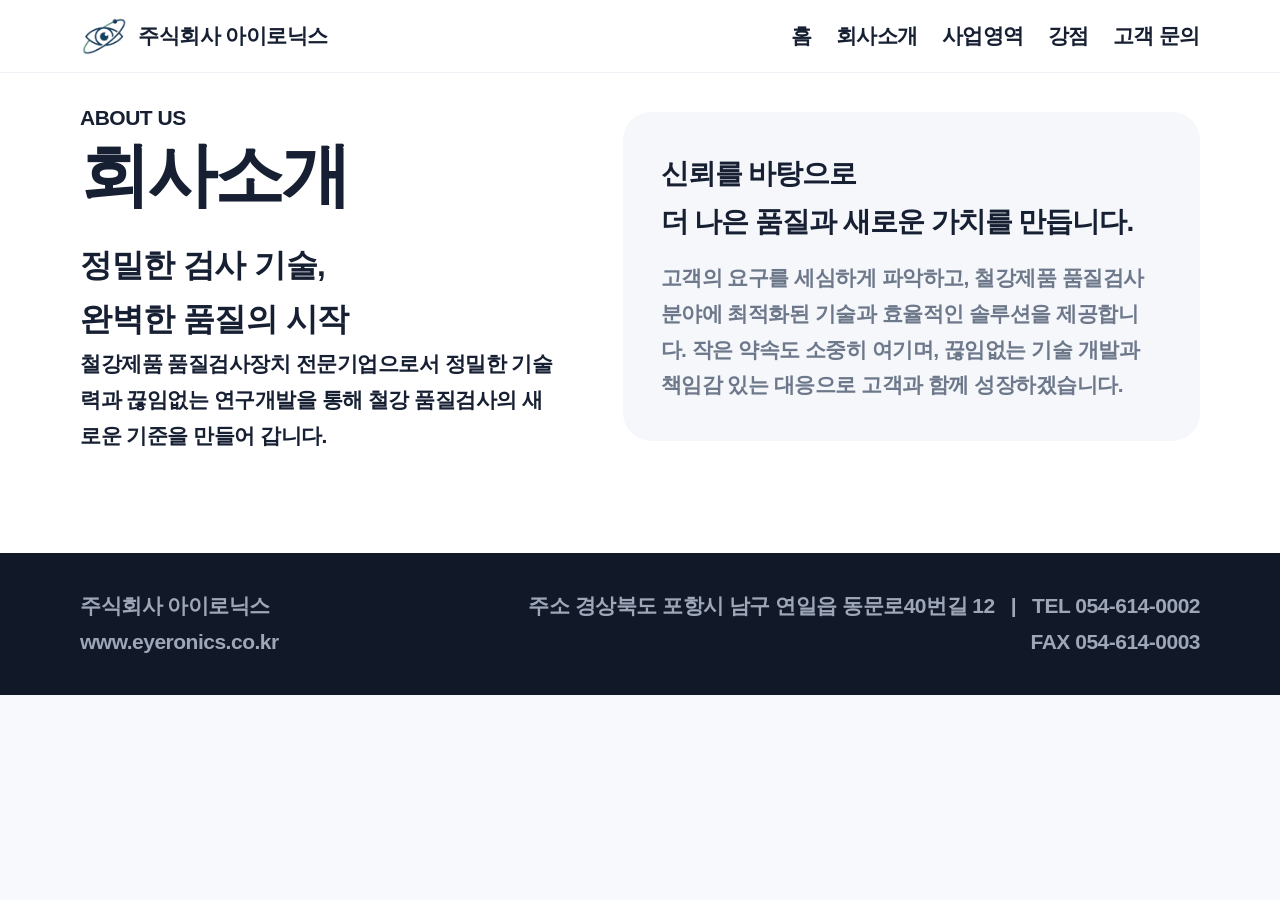
==== about.html @ 66f9b8c1 "Add files via upload" ====
<!DOCTYPE html>
<html lang="ko">
<head>
  <meta charset="UTF-8">
  <meta name="viewport" content="width=device-width, initial-scale=1.0">
  <title>회사소개 | 아이로닉스</title>
  <link rel="stylesheet" href="style.css">
  <meta name="description" content="주식회사 아이로닉스 회사소개">
</head>
<body>

<header>
  <div class="container nav">
    <a href="index.html" class="brand">
      <img src="아이로닉스로고.png" alt="아이로닉스 로고">
      <span>주식회사 아이로닉스</span>
    </a>
    <nav class="menu">
      <a href="index.html">홈</a>
      <a href="about.html">회사소개</a>
      <a href="business.html">사업영역</a>
      <a href="strength.html">강점</a>
      <a href="mailto:hello@yourcompany.co.kr">고객 문의</a>
    </nav>
  </div>
</header>

<main>
  <section class="about">
    <div class="container about-grid">
      <div>
        <div class="small">ABOUT US</div>
        <h1>회사소개</h1>
        <h2>정밀한 검사 기술,<br>완벽한 품질의 시작</h2>
        <p>
          철강제품 품질검사장치 전문기업으로서
          정밀한 기술력과 끊임없는 연구개발을 통해
          철강 품질검사의 새로운 기준을 만들어 갑니다.
        </p>
      </div>

      <div class="about-box">
        <h3>신뢰를 바탕으로<br>더 나은 품질과 새로운 가치를 만듭니다.</h3>
        <p>
          고객의 요구를 세심하게 파악하고,
          철강제품 품질검사 분야에 최적화된 기술과
          효율적인 솔루션을 제공합니다.
          작은 약속도 소중히 여기며, 끊임없는 기술 개발과
          책임감 있는 대응으로 고객과 함께 성장하겠습니다.
        </p>
      </div>
    </div>
  </section>
</main>

<footer>
  <div class="container footer-inner">
    <div>주식회사 아이로닉스</div>
    <div>주소 경상북도 포항시 남구 연일읍 동문로40번길 12
      &nbsp; | &nbsp; TEL 054-614-0002</div>
  </div>
  <div class="container footer-inner">
    <div>www.eyeronics.co.kr</div>
    <div>FAX 054-614-0003</div>
  </div>
</footer>

</body>
</html>
---- style.css ----
*{box-sizing:border-box;margin:0;padding:0}
html{scroll-behavior:smooth}
body{
  font-family:-apple-system,BlinkMacSystemFont,"Segoe UI","Noto Sans KR",sans-serif;
  color:#172033;background:#f7f9fc;line-height:1.7;
}
a{text-decoration:none;color:inherit}
.container{width:min(1120px,92%);margin:auto;font-size:21px;font-weight:800;letter-spacing:-.5px}
header{
  position:fixed;top:0;left:0;right:0;z-index:100;
  background:rgba(255,255,255,.9);backdrop-filter:blur(14px);
  border-bottom:1px solid #edf0f5;
}
.nav{height:72px;display:flex;align-items:center;justify-content:space-between}
.logo{font-size:21px;font-weight:800;letter-spacing:-.5px}
.logo span{color:#5278ff}

.brand {
  display: flex;
  align-items: center;
  gap: 10px;
  text-decoration: none;
}

.brand img {
  width: 48px;
  height: 48px;
  object-fit: contain;
}

.brand span {
  font-weight: 700;
}

.menu {
  display: flex;
  align-items: center;
  gap: 24px;
  flex-wrap: wrap;
}

.menu a {
  text-decoration: none;
}

/* 작은 화면에서도 메뉴가 잘 보이도록 */
@media (max-width: 700px) {
  .nav {
    flex-wrap: wrap;
    gap: 16px;
  }

  .menu {
    gap: 12px;
  }

  .menu a {
    font-size: 14px;
  }
}

.hero{padding:170px 0 110px;background:#fff}
.hero-grid{display:grid;grid-template-columns:1.15fr .85fr;gap:70px;align-items:center}

.hero-image {
  width: 100%;
  max-width: 480px;
  height: auto;
  object-fit: contain;
}

.badge{
 display:inline-block;padding:7px 13px;border-radius:30px;
 background:#eef3ff;color:#5278ff;font-size:15px;font-weight:700;margin-bottom:18px
}
h1{font-size:clamp(42px,6vw,70px);line-height:1.12;letter-spacing:-3px;margin-bottom:25px}
h1 em{font-style:normal;color:#5278ff}
.hero p{font-size:18px;color:#69758a;max-width:590px;margin-bottom:32px}
.btns{display:flex;gap:12px;flex-wrap:wrap}
.btn{padding:13px 22px;border-radius:12px;font-weight:700;font-size:14px}
.btn-primary{background:#172033;color:#fff}
.btn-light{background:#f0f3f8;color:#172033}
.hero-card{
 background:linear-gradient(145deg,#eef3ff,#fff);
 border:1px solid #e6ebf5;border-radius:30px;padding:28px;
 box-shadow:0 20px 60px rgba(36,55,100,.12)
}
.visual{height:360px;border-radius:22px;background:#fff;display:flex;align-items:center;justify-content:center;position:relative;overflow:hidden}
.circle{width:220px;height:220px;border-radius:50%;background:linear-gradient(135deg,#5278ff,#91a8ff);box-shadow:0 25px 60px rgba(82,120,255,.3)}
.float{position:absolute;background:#fff;padding:15px 20px;border-radius:16px;box-shadow:0 12px 30px rgba(30,45,80,.12);font-weight:700;font-size:13px}
.f1{top:38px;left:25px}.f2{bottom:38px;right:25px}
section{padding:100px 0}
.section-title{text-align:center;margin-bottom:50px}
.section-title .small{color:#5278ff;font-size:13px;font-weight:800;letter-spacing:1px}
.section-title h2{font-size:38px;letter-spacing:-1.5px;margin:7px 0}
.section-title p{color:#748095}
.cards{display:grid;grid-template-columns:repeat(3,1fr);gap:22px}
.card{
 background:#fff;border:1px solid #edf0f5;border-radius:22px;padding:30px;
 box-shadow:0 10px 35px rgba(35,48,80,.06);transition:.25s
}
.card:hover{transform:translateY(-5px);box-shadow:0 18px 40px rgba(35,48,80,.1)}
.icon{width:48px;height:48px;border-radius:14px;background:#eef3ff;color:#5278ff;display:grid;place-items:center;font-size:22px;margin-bottom:22px}
.card h3{font-size:20px;margin-bottom:9px}.card p{color:#738095;font-size:14px}
.about{background:#fff}
.about-grid{display:grid;grid-template-columns:.9fr 1.1fr;gap:70px;align-items:center}
.about-box{background:#f5f7fb;border-radius:28px;padding:38px}
.about-box h3{font-size:28px;letter-spacing:-1px;margin-bottom:15px}
.about-box p{color:#6d788b}
.stats{display:grid;grid-template-columns:repeat(3,1fr);gap:15px;margin-top:25px}
.stat{background:#fff;border-radius:16px;padding:20px;text-align:center;border:1px solid #e9edf4}
.stat strong{display:block;font-size:25px}.stat span{font-size:12px;color:#7c8799}
.contact{padding-bottom:120px}
.contact-box{
 background:#172033;color:#fff;border-radius:28px;padding:55px;
 display:flex;justify-content:space-between;align-items:center;gap:30px
}
.contact-box p{color:#bdc5d4;margin-top:8px}
.contact-box .btn{background:#fff;color:#172033;white-space:nowrap}
footer{background:#111827;color:#9da7b8;padding:35px 0;font-size:13px}
.footer-inner{display:flex;justify-content:space-between;gap:20px}
@media(max-width:800px){
 .menu{display:none}
 .hero-grid,.about-grid{grid-template-columns:1fr}
 .hero{padding-top:130px}
 .cards{grid-template-columns:1fr}
 .contact-box{padding:35px;display:block}
 .contact-box .btn{display:inline-block;margin-top:25px}
 .footer-inner{display:block}
}
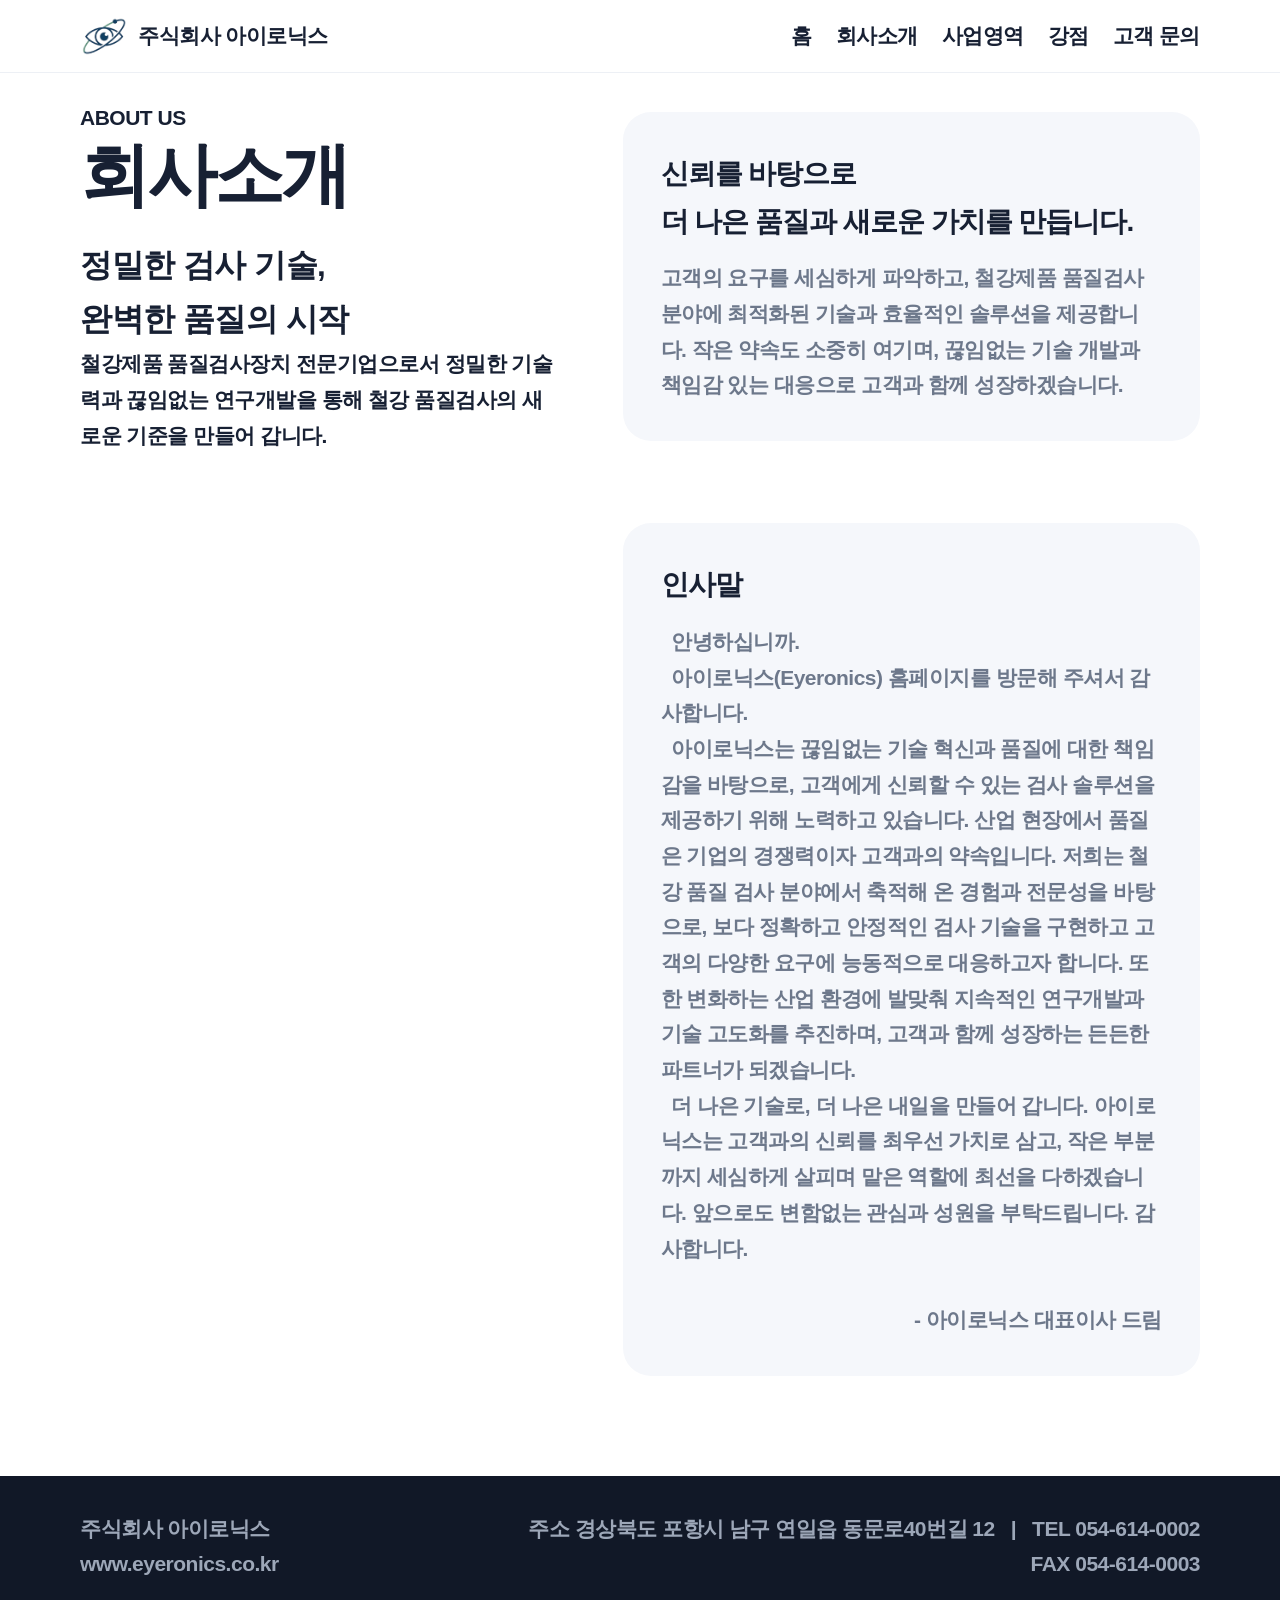
==== commit f1065105: "Update about.html" ====
--- a/about.html
+++ b/about.html
@@ -21,7 +21,7 @@
       <a href="about.html">회사소개</a>
       <a href="business.html">사업영역</a>
       <a href="strength.html">강점</a>
-      <a href="mailto:hello@yourcompany.co.kr">고객 문의</a>
+      <a href="mailto:info@eyeronics.co.kr">고객 문의</a>
     </nav>
   </div>
 </header>
@@ -39,7 +39,7 @@
           철강 품질검사의 새로운 기준을 만들어 갑니다.
         </p>
       </div>
-
+      
       <div class="about-box">
         <h3>신뢰를 바탕으로<br>더 나은 품질과 새로운 가치를 만듭니다.</h3>
         <p>
@@ -48,6 +48,25 @@
           효율적인 솔루션을 제공합니다.
           작은 약속도 소중히 여기며, 끊임없는 기술 개발과
           책임감 있는 대응으로 고객과 함께 성장하겠습니다.
+        </p>
+      </div>
+      <div>
+        <!--   추후에 추가할때 사용-->
+      </div>
+      <div class="about-box">
+        <h3>인사말</h3>
+        <p>
+          &nbsp; 안녕하십니까.<br> &nbsp; 아이로닉스(Eyeronics) 홈페이지를 방문해 주셔서 감사합니다.<br> &nbsp; 아이로닉스는 끊임없는 기술 혁신과 품질에 대한 책임감을 바탕으로, 고객에게 신뢰할 수 있는 검사 솔루션을 제공하기 위해 노력하고 있습니다.
+
+산업 현장에서 품질은 기업의 경쟁력이자 고객과의 약속입니다. 저희는 철강 품질 검사 분야에서 축적해 온 경험과 전문성을 바탕으로, 보다 정확하고 안정적인 검사 기술을 구현하고 고객의 다양한 요구에 능동적으로 대응하고자 합니다.
+
+또한 변화하는 산업 환경에 발맞춰 지속적인 연구개발과 기술 고도화를 추진하며, 고객과 함께 성장하는 든든한 파트너가 되겠습니다.<br>&nbsp; 
+
+더 나은 기술로, 더 나은 내일을 만들어 갑니다. 아이로닉스는 고객과의 신뢰를 최우선 가치로 삼고, 작은 부분까지 세심하게 살피며 맡은 역할에 최선을 다하겠습니다.
+
+앞으로도 변함없는 관심과 성원을 부탁드립니다. 감사합니다.<br>
+
+&nbsp; <p style="text-align: right;">- 아이로닉스 대표이사 드림</p>
         </p>
       </div>
     </div>
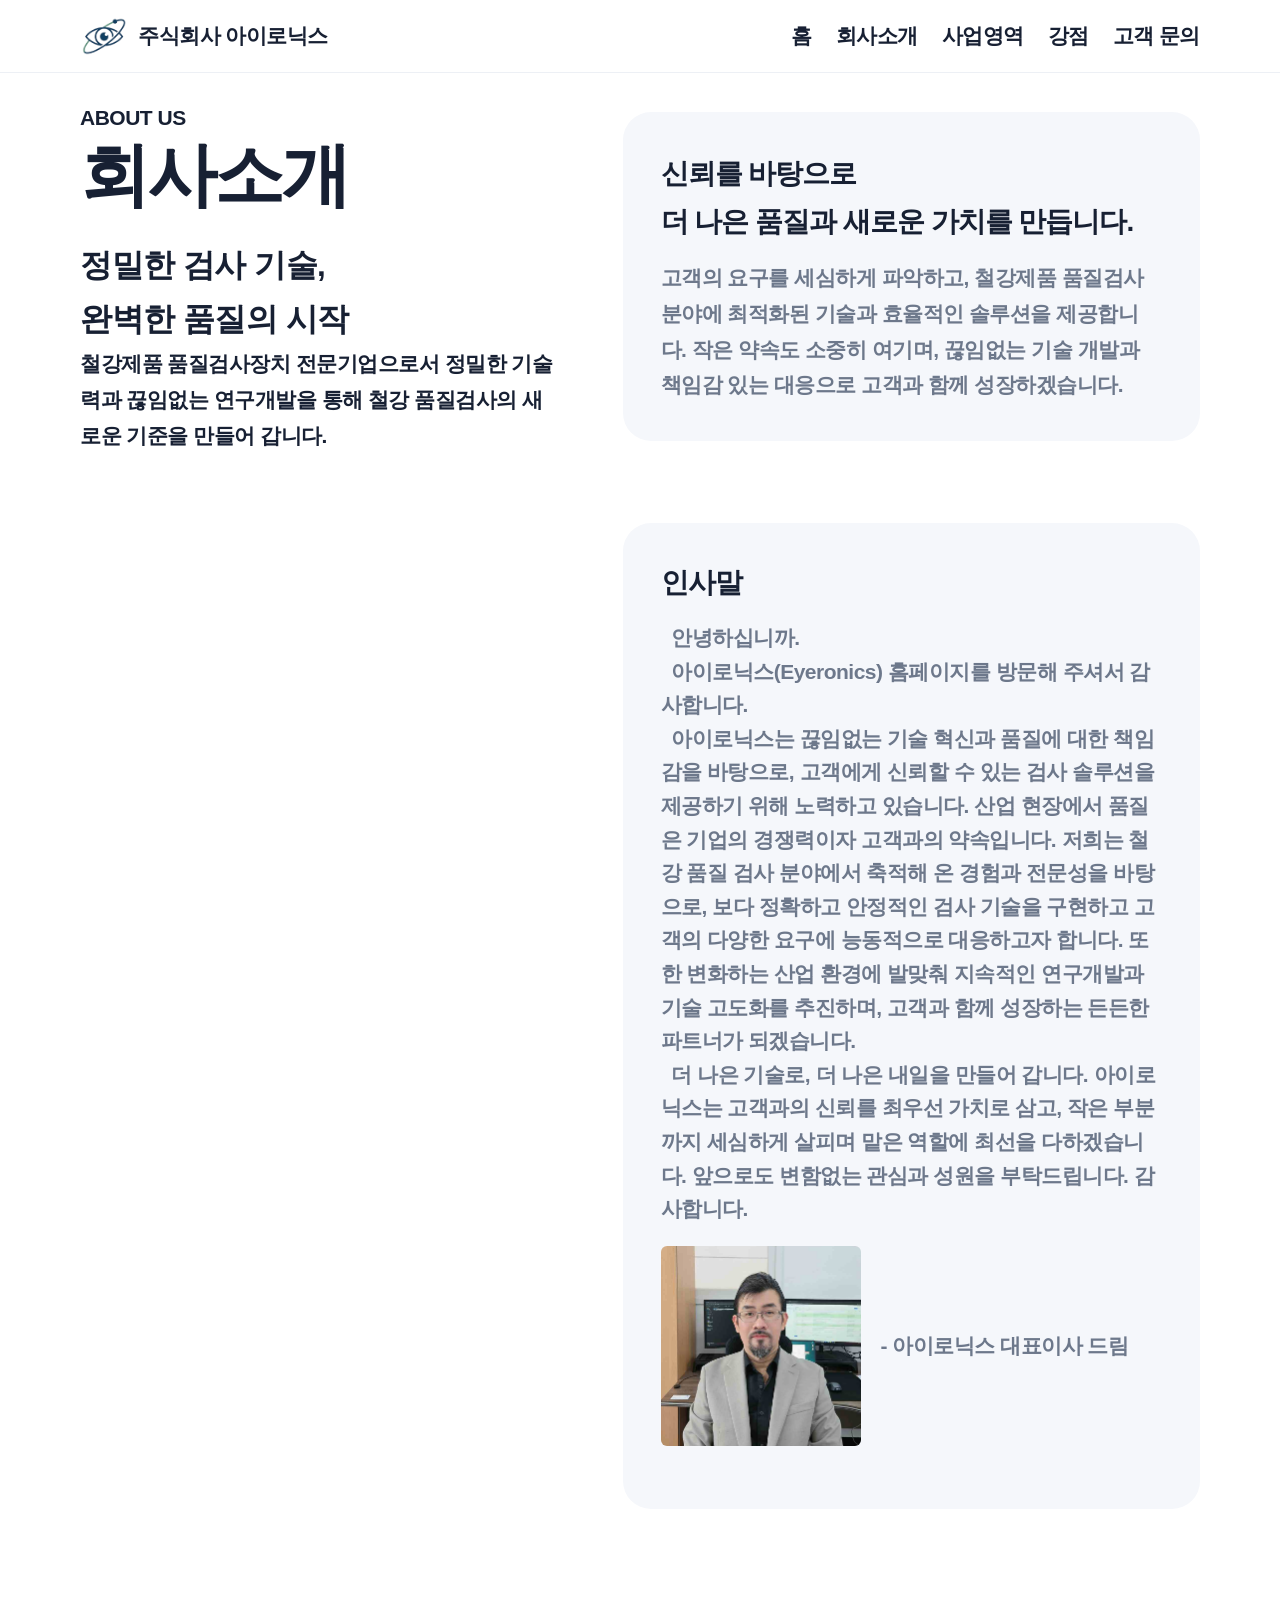
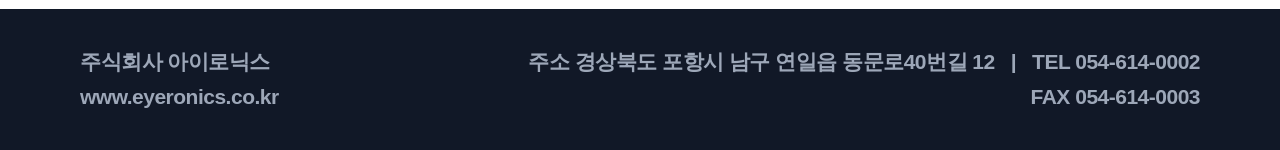
==== commit 8ba78e1d: "Update about.html" ====
--- a/about.html
+++ b/about.html
@@ -54,6 +54,11 @@
         <!--   추후에 추가할때 사용-->
       </div>
       <div class="about-box">
+        <div class="greeting-flex-box">
+
+  
+  <!-- 오른쪽 텍스트 영역 -->
+  <div class="greeting-content">
         <h3>인사말</h3>
         <p>
           &nbsp; 안녕하십니까.<br> &nbsp; 아이로닉스(Eyeronics) 홈페이지를 방문해 주셔서 감사합니다.<br> &nbsp; 아이로닉스는 끊임없는 기술 혁신과 품질에 대한 책임감을 바탕으로, 고객에게 신뢰할 수 있는 검사 솔루션을 제공하기 위해 노력하고 있습니다.
@@ -65,9 +70,14 @@
 더 나은 기술로, 더 나은 내일을 만들어 갑니다. 아이로닉스는 고객과의 신뢰를 최우선 가치로 삼고, 작은 부분까지 세심하게 살피며 맡은 역할에 최선을 다하겠습니다.
 
 앞으로도 변함없는 관심과 성원을 부탁드립니다. 감사합니다.<br>
-
-&nbsp; <p style="text-align: right;">- 아이로닉스 대표이사 드림</p>
-        </p>
+ <div class="ceo-bottom-box">
+  <div class="ceo-photo">
+    <img src="ceo.jpg" alt="대표이사 사진"> <!-- 본인 이미지 파일명으로 변경 -->
+  </div>
+  <div class="ceo-sign-text">
+    <p>- 아이로닉스 대표이사 드림</p>
+  </div>
+</div>
       </div>
     </div>
   </section>
--- a/style.css
+++ b/style.css
@@ -108,6 +108,40 @@
 .about-box{background:#f5f7fb;border-radius:28px;padding:38px}
 .about-box h3{font-size:28px;letter-spacing:-1px;margin-bottom:15px}
 .about-box p{color:#6d788b}
+/* 인사말 본문과 아래쪽 영역 간격 조절 */
+.greeting-content {
+  margin-bottom: 25px;
+  line-height: 1.6;
+}
+
+/* 사진과 서명을 감싸는 박스를 가로(flex)로 정렬 */
+.ceo-bottom-box {
+  display: flex;
+  align-items: center; /* 세로 중앙 정렬 */
+  gap: 20px; /* 사진과 서명 사이의 간격 */
+  margin-top: 20px;
+}
+
+/* 왼쪽 사진 크기를 작게 조절 */
+.ceo-photo {
+  width: 200px; /* 원하시는 크기(예: 80px ~ 120px)로 조절 가능 */
+  height: 200px;
+  flex-shrink: 0;
+}
+
+.ceo-photo img {
+  width: 100%;
+  height: 100%;
+  object-fit: cover;
+  border-radius: 6px; /* 모서리를 살짝 둥글게 (원하시면 50%로 주어 동그랗게 만들 수도 있습니다) */
+}
+
+/* 대표이사 서명 텍스트 스타일 */
+.ceo-sign-text p {
+  margin: 0;
+  font-weight: bold;
+}
+
 .stats{display:grid;grid-template-columns:repeat(3,1fr);gap:15px;margin-top:25px}
 .stat{background:#fff;border-radius:16px;padding:20px;text-align:center;border:1px solid #e9edf4}
 .stat strong{display:block;font-size:25px}.stat span{font-size:12px;color:#7c8799}
